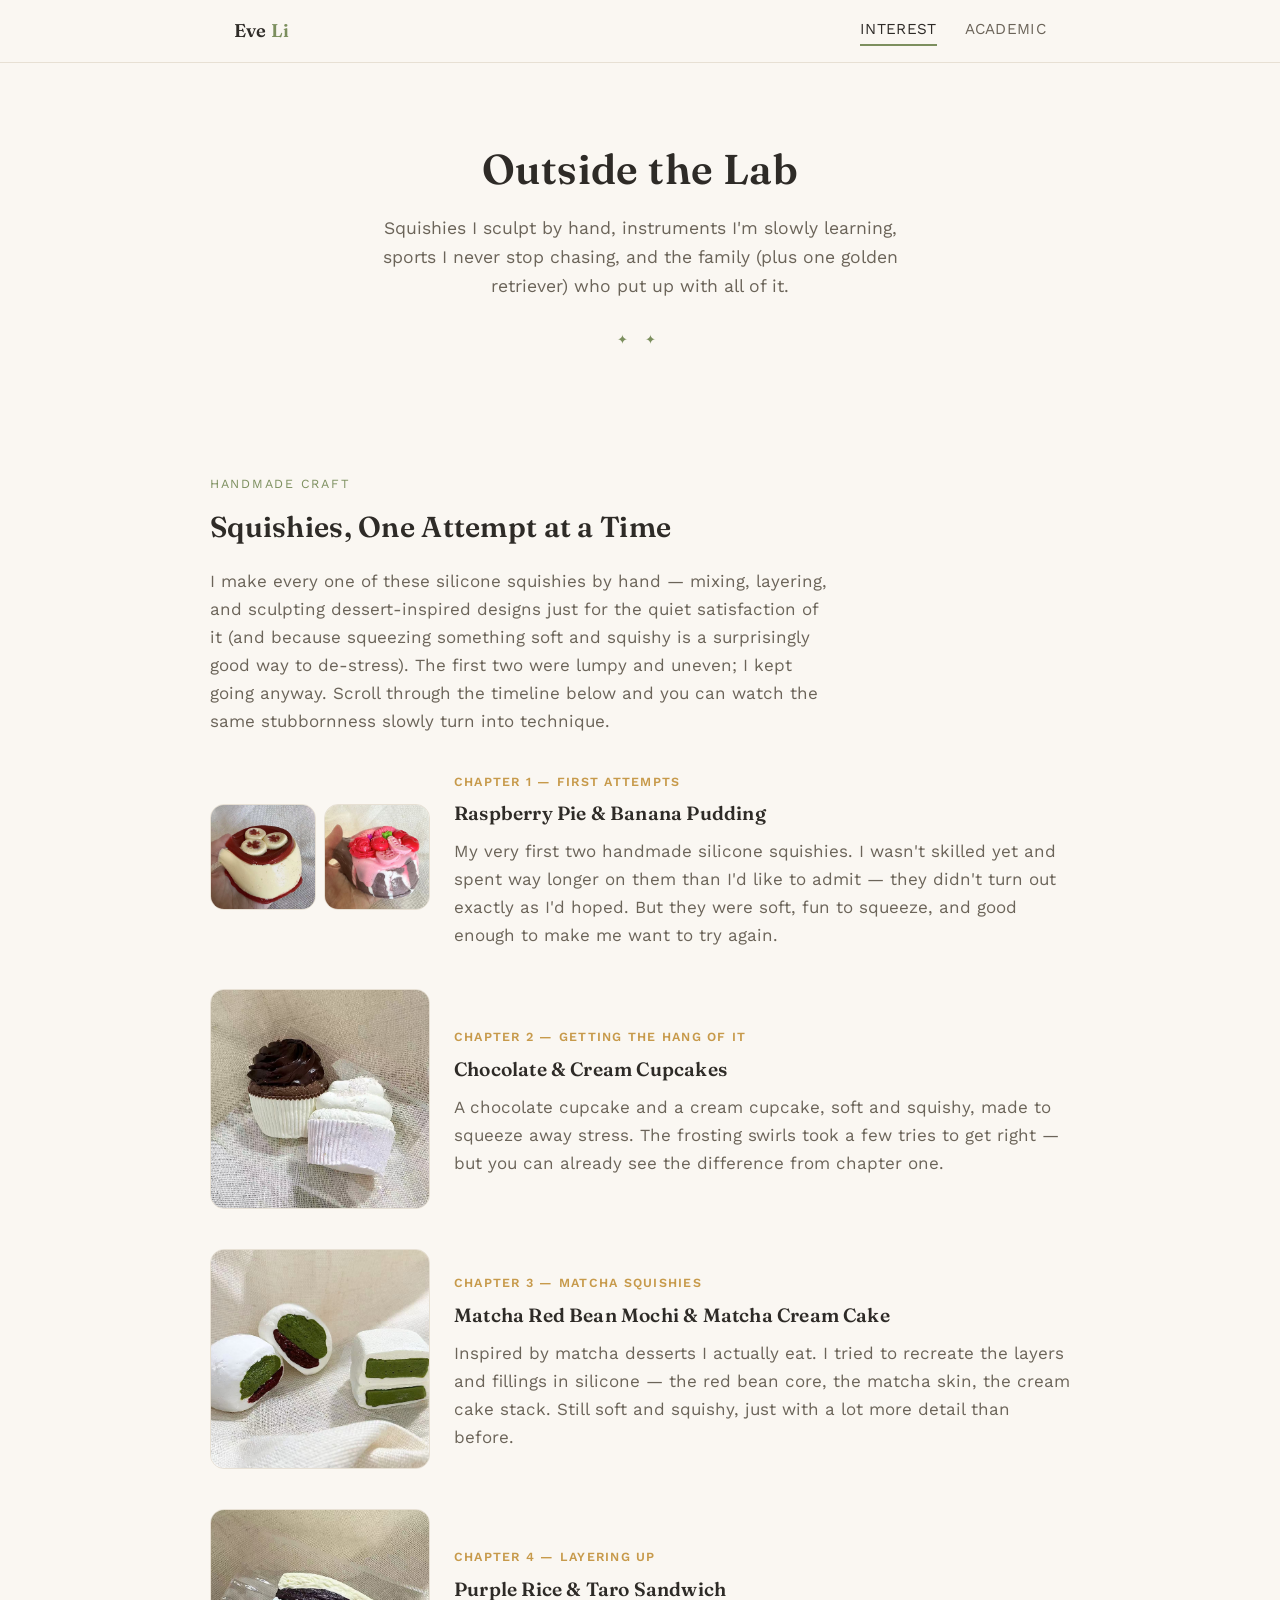
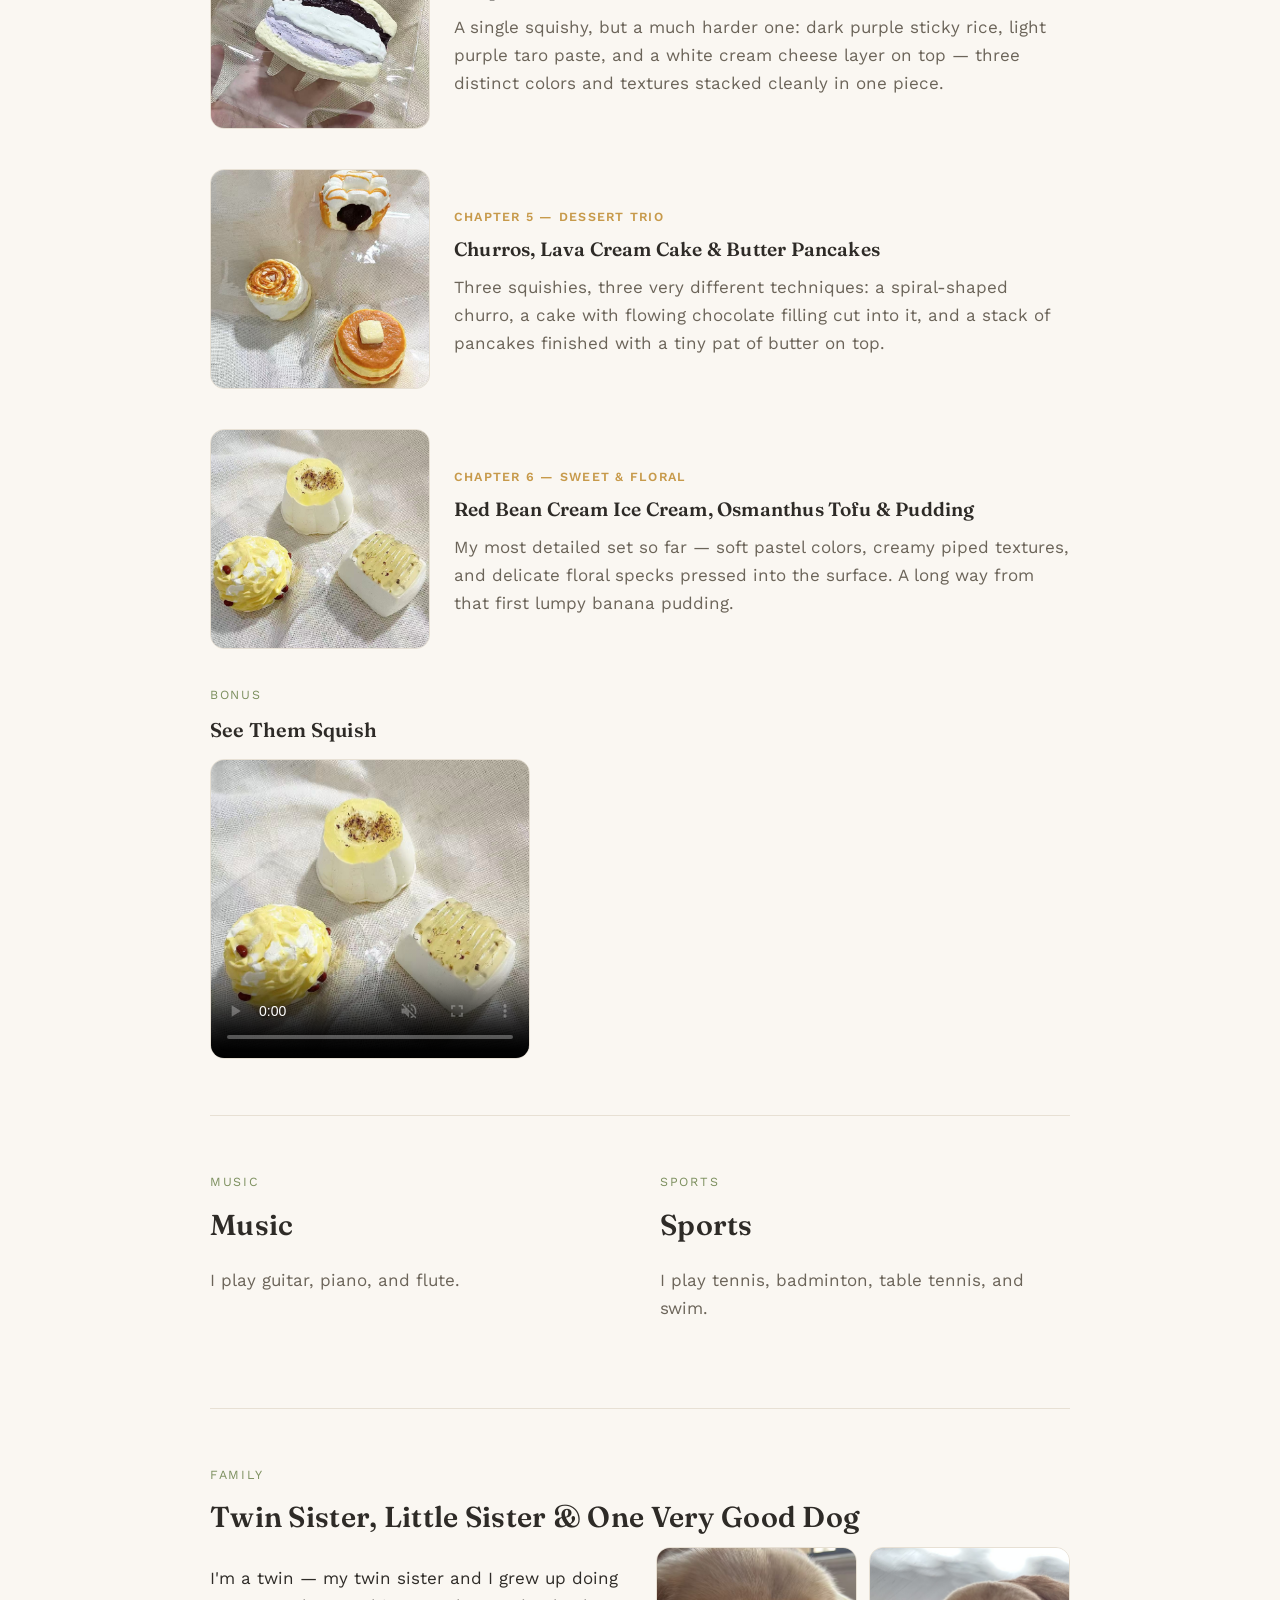
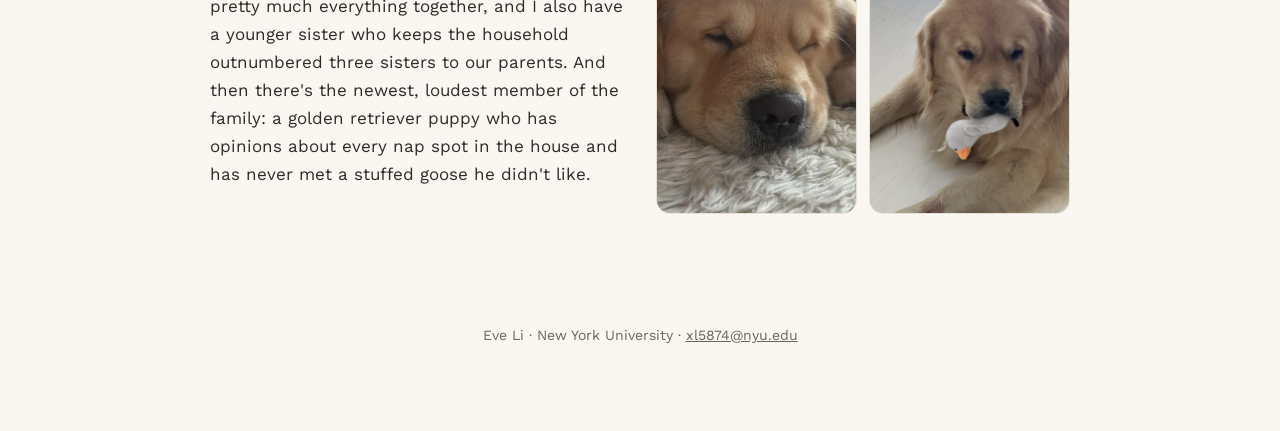
==== interest.html @ 81f491f6 "Personal website: Interest and Academic sections" ====
<!doctype html>
<html lang="en">
<head>
<meta charset="utf-8" />
<meta name="viewport" content="width=device-width, initial-scale=1" />
<title>Interest — Eve Li</title>
<meta name="description" content="Handmade squishies, music, sports, and family — the life of Eve Li outside the lab." />
<link rel="preconnect" href="https://fonts.googleapis.com">
<link rel="preconnect" href="https://fonts.gstatic.com" crossorigin>
<link href="https://fonts.googleapis.com/css2?family=Fraunces:wght@500;600;700&family=Work+Sans:wght@400;500;600&display=swap" rel="stylesheet">
<link rel="stylesheet" href="css/style.css" />
</head>
<body>

<header class="site-nav">
  <div class="wrap">
    <div class="brand">Eve <span>Li</span></div>
    <nav>
      <a href="interest.html" class="active">Interest</a>
      <a href="academic.html">Academic</a>
    </nav>
  </div>
</header>

<main>
  <section class="hero wrap">
    <h1>Outside the Lab</h1>
    <p class="tagline">
      Squishies I sculpt by hand, instruments I'm slowly learning, sports I never stop
      chasing, and the family (plus one golden retriever) who put up with all of it.
    </p>
    <div class="diamond-rule">✦ ✦</div>
  </section>

  <!-- ================= SQUISHIES ================= -->
  <section class="block wrap" id="squishies">
    <span class="eyebrow">Handmade Craft</span>
    <h2>Squishies, One Attempt at a Time</h2>
    <p class="intro">
      I make every one of these silicone squishies by hand — mixing, layering, and
      sculpting dessert-inspired designs just for the quiet satisfaction of it (and because
      squeezing something soft and squishy is a surprisingly good way to de-stress).
      The first two were lumpy and uneven; I kept going anyway. Scroll through the timeline
      below and you can watch the same stubbornness slowly turn into technique.
    </p>

    <div class="squishy-timeline">

      <!-- Chapter 1: First attempts, 2 photos -->
      <div class="squishy-entry">
        <div style="display:grid; grid-template-columns:1fr 1fr; gap:8px;">
          <div class="media"><img src="assets/squishies/01-banana-pudding.jpg" alt="My first handmade squishy, a banana pudding, slightly uneven" loading="lazy"></div>
          <div class="media"><img src="assets/squishies/02-raspberry-pie.jpg" alt="My first handmade squishy, a raspberry pie" loading="lazy"></div>
        </div>
        <div>
          <span class="stage">Chapter 1 — First Attempts</span>
          <h3>Raspberry Pie &amp; Banana Pudding</h3>
          <p>
            My very first two handmade silicone squishies. I wasn't skilled yet and spent
            way longer on them than I'd like to admit — they didn't turn out exactly as I'd
            hoped. But they were soft, fun to squeeze, and good enough to make me want to
            try again.
          </p>
        </div>
      </div>

      <!-- Chapter 2 -->
      <div class="squishy-entry">
        <div class="media"><img src="assets/squishies/03-choc-cream-cupcakes.jpg" alt="Handmade chocolate and cream cupcake squishies" loading="lazy"></div>
        <div>
          <span class="stage">Chapter 2 — Getting the Hang of It</span>
          <h3>Chocolate &amp; Cream Cupcakes</h3>
          <p>
            A chocolate cupcake and a cream cupcake, soft and squishy, made to squeeze away
            stress. The frosting swirls took a few tries to get right — but you can already
            see the difference from chapter one.
          </p>
        </div>
      </div>

      <!-- Chapter 3 -->
      <div class="squishy-entry">
        <div class="media"><img src="assets/squishies/04-matcha.jpg" alt="Handmade matcha red bean mochi and matcha cream cake squishies" loading="lazy"></div>
        <div>
          <span class="stage">Chapter 3 — Matcha Squishies</span>
          <h3>Matcha Red Bean Mochi &amp; Matcha Cream Cake</h3>
          <p>
            Inspired by matcha desserts I actually eat. I tried to recreate the layers and
            fillings in silicone — the red bean core, the matcha skin, the cream cake
            stack. Still soft and squishy, just with a lot more detail than before.
          </p>
        </div>
      </div>

      <!-- Chapter 4 -->
      <div class="squishy-entry">
        <div class="media"><img src="assets/squishies/05-purple-taro-sandwich.jpg" alt="Handmade purple sticky rice, taro paste, and cream cheese sandwich squishy" loading="lazy"></div>
        <div>
          <span class="stage">Chapter 4 — Layering Up</span>
          <h3>Purple Rice &amp; Taro Sandwich</h3>
          <p>
            A single squishy, but a much harder one: dark purple sticky rice, light purple
            taro paste, and a white cream cheese layer on top — three distinct colors and
            textures stacked cleanly in one piece.
          </p>
        </div>
      </div>

      <!-- Chapter 5 -->
      <div class="squishy-entry">
        <div class="media"><img src="assets/squishies/06-dessert-trio.jpg" alt="Handmade churro, lava cream cake, and butter pancake squishies" loading="lazy"></div>
        <div>
          <span class="stage">Chapter 5 — Dessert Trio</span>
          <h3>Churros, Lava Cream Cake &amp; Butter Pancakes</h3>
          <p>
            Three squishies, three very different techniques: a spiral-shaped churro, a
            cake with flowing chocolate filling cut into it, and a stack of pancakes
            finished with a tiny pat of butter on top.
          </p>
        </div>
      </div>

      <!-- Chapter 6 -->
      <div class="squishy-entry">
        <div class="media"><img src="assets/squishies/07-floral-trio.jpg" alt="Handmade red bean cream ice cream, osmanthus milk tofu, and osmanthus pudding squishies" loading="lazy"></div>
        <div>
          <span class="stage">Chapter 6 — Sweet &amp; Floral</span>
          <h3>Red Bean Cream Ice Cream, Osmanthus Tofu &amp; Pudding</h3>
          <p>
            My most detailed set so far — soft pastel colors, creamy piped textures, and
            delicate floral specks pressed into the surface. A long way from that first
            lumpy banana pudding.
          </p>
        </div>
      </div>

    </div>

    <div style="margin-top:36px;">
      <span class="eyebrow">Bonus</span>
      <h3 style="margin:6px 0 12px;">See Them Squish</h3>
      <div class="media" style="max-width:320px; border-radius:14px; overflow:hidden; border:1px solid var(--line);">
        <video src="assets/squishies/squeeze-demo.mp4" controls muted playsinline poster="assets/squishies/07-floral-trio.jpg"></video>
      </div>
    </div>
  </section>

  <!-- ================= MUSIC + SPORTS ================= -->
  <section class="block wrap" id="music-sports">
    <div class="interest-cols">
      <div>
        <span class="eyebrow">Music</span>
        <h2>Music</h2>
        <p class="intro">I play guitar, piano, and flute.</p>
      </div>
      <div>
        <span class="eyebrow">Sports</span>
        <h2>Sports</h2>
        <p class="intro">I play tennis, badminton, table tennis, and swim.</p>
      </div>
    </div>
  </section>

  <!-- ================= FAMILY ================= -->
  <section class="block wrap" id="family">
    <span class="eyebrow">Family</span>
    <h2>Twin Sister, Little Sister &amp; One Very Good Dog</h2>
    <div class="family-wrap">
      <div class="family-text">
        <p>
          I'm a twin — my twin sister and I grew up doing pretty much everything together,
          and I also have a younger sister who keeps the household outnumbered three sisters
          to our parents. And then there's the newest, loudest member of the family: a
          golden retriever puppy who has opinions about every nap spot in the house and has
          never met a stuffed goose he didn't like.
        </p>
      </div>
      <div class="dog-gallery">
        <div class="media"><img src="assets/dog/sleepy.jpg" alt="My golden retriever puppy asleep" loading="lazy"></div>
        <div class="media"><img src="assets/dog/goose-toy.jpg" alt="My golden retriever puppy holding a stuffed goose toy" loading="lazy"></div>
      </div>
    </div>
  </section>
</main>

<footer>
  <div class="wrap">
    <p>Eve Li · New York University · <a href="mailto:xl5874@nyu.edu">xl5874@nyu.edu</a></p>
  </div>
</footer>

</body>
</html>
---- css/style.css ----
:root {
  --bg: #faf7f2;
  --bg-card: #ffffff;
  --ink: #2e2b27;
  --ink-soft: #6b6459;
  --line: #e7e0d4;
  --accent: #7c8f5e;       /* matcha */
  --accent-soft: #e4ebdc;
  --accent-rose: #c98b8f;  /* soft berry accent */
  --accent-gold: #c79a4b;  /* warm cupcake accent */
  --max: 860px;
  --radius: 14px;
}

* { box-sizing: border-box; }

html { scroll-behavior: smooth; }

body {
  margin: 0;
  background: var(--bg);
  color: var(--ink);
  font-family: "Work Sans", -apple-system, BlinkMacSystemFont, "Segoe UI", sans-serif;
  font-size: 17px;
  line-height: 1.65;
  -webkit-font-smoothing: antialiased;
}

h1, h2, h3, .brand {
  font-family: "Fraunces", Georgia, "Times New Roman", serif;
  font-weight: 600;
  letter-spacing: 0.01em;
}

a { color: var(--accent); text-decoration: none; }
a:hover { text-decoration: underline; }

img, video { max-width: 100%; display: block; }

.wrap {
  max-width: var(--max);
  margin: 0 auto;
  padding: 0 24px;
}

/* ---- Nav ---- */
.site-nav {
  position: sticky;
  top: 0;
  z-index: 10;
  background: rgba(250, 247, 242, 0.92);
  backdrop-filter: saturate(140%) blur(6px);
  border-bottom: 1px solid var(--line);
}

.site-nav .wrap {
  display: flex;
  align-items: center;
  justify-content: space-between;
  padding-top: 16px;
  padding-bottom: 16px;
}

.brand {
  font-size: 1.15rem;
  color: var(--ink);
}

.brand span { color: var(--accent); }

.site-nav nav { display: flex; gap: 28px; }

.site-nav nav a {
  color: var(--ink-soft);
  font-size: 0.95rem;
  letter-spacing: 0.02em;
  text-transform: uppercase;
  padding-bottom: 2px;
  border-bottom: 2px solid transparent;
}

.site-nav nav a:hover,
.site-nav nav a.active {
  color: var(--ink);
  border-bottom-color: var(--accent);
  text-decoration: none;
}

/* ---- Hero ---- */
.hero {
  padding: 72px 0 40px;
  text-align: center;
}

.hero h1 {
  font-size: 2.6rem;
  margin: 0 0 10px;
}

.hero .tagline {
  color: var(--ink-soft);
  font-size: 1.1rem;
  max-width: 560px;
  margin: 0 auto 28px;
}

.diamond-rule {
  color: var(--accent);
  letter-spacing: 0.5em;
  font-size: 0.8rem;
  margin: 28px 0;
  text-align: center;
}

/* ---- Landing nav cards (index.html) ---- */
.portal-cards {
  display: grid;
  grid-template-columns: 1fr 1fr;
  gap: 20px;
  margin: 40px 0 72px;
}

.portal-card {
  background: var(--bg-card);
  border: 1px solid var(--line);
  border-radius: var(--radius);
  padding: 36px 28px;
  text-align: center;
  transition: transform 0.18s ease, box-shadow 0.18s ease, border-color 0.18s ease;
}

.portal-card:hover {
  transform: translateY(-3px);
  box-shadow: 0 10px 30px rgba(44, 40, 30, 0.08);
  border-color: var(--accent);
}

.portal-card .icon { font-size: 2rem; margin-bottom: 12px; }
.portal-card h2 { margin: 0 0 8px; font-size: 1.4rem; }
.portal-card p { color: var(--ink-soft); margin: 0 0 18px; font-size: 0.96rem; }
.portal-card a.btn { display: inline-block; }

.btn {
  display: inline-block;
  padding: 9px 20px;
  border-radius: 999px;
  border: 1px solid var(--accent);
  color: var(--accent);
  font-size: 0.9rem;
  letter-spacing: 0.02em;
}

.btn:hover {
  background: var(--accent);
  color: #fff;
  text-decoration: none;
}

/* ---- Sections ---- */
section.block {
  padding: 56px 0;
  border-bottom: 1px solid var(--line);
}

section.block:last-of-type { border-bottom: none; }

.eyebrow {
  text-transform: uppercase;
  letter-spacing: 0.14em;
  font-size: 0.78rem;
  color: var(--accent);
  margin-bottom: 8px;
  display: block;
}

.block h2 {
  font-size: 1.8rem;
  margin: 0 0 6px;
}

.block .intro {
  color: var(--ink-soft);
  max-width: 620px;
  margin-bottom: 30px;
}

/* ---- Squishy gallery ---- */
.squishy-timeline {
  display: flex;
  flex-direction: column;
  gap: 40px;
}

.squishy-entry {
  display: grid;
  grid-template-columns: 220px 1fr;
  gap: 24px;
  align-items: center;
}

.squishy-entry .media {
  border-radius: var(--radius);
  overflow: hidden;
  border: 1px solid var(--line);
  background: #fff;
}

.squishy-entry .media img,
.squishy-entry .media video {
  width: 100%;
  height: 100%;
  object-fit: cover;
  aspect-ratio: 1 / 1;
}

.squishy-entry .stage {
  font-size: 0.78rem;
  text-transform: uppercase;
  letter-spacing: 0.1em;
  color: var(--accent-gold);
  font-weight: 600;
}

.squishy-entry h3 { margin: 4px 0 8px; font-size: 1.2rem; }
.squishy-entry p { margin: 0; color: var(--ink-soft); }

.squishy-grid-extra {
  display: grid;
  grid-template-columns: repeat(3, 1fr);
  gap: 14px;
  margin-top: 10px;
}

.squishy-grid-extra .media {
  border-radius: 10px;
  overflow: hidden;
  border: 1px solid var(--line);
}

.squishy-grid-extra img {
  aspect-ratio: 1 / 1;
  object-fit: cover;
}

/* ---- Generic two-col grid (music/sports) ---- */
.pill-grid {
  display: flex;
  flex-wrap: wrap;
  gap: 12px;
}

.pill {
  background: var(--accent-soft);
  color: var(--ink);
  border-radius: 999px;
  padding: 10px 18px;
  font-size: 0.95rem;
  display: flex;
  align-items: center;
  gap: 8px;
}

.interest-cols {
  display: grid;
  grid-template-columns: 1fr 1fr;
  gap: 40px;
}

/* ---- Family / dog ---- */
.family-wrap {
  display: grid;
  grid-template-columns: 1fr 1fr;
  gap: 32px;
  align-items: start;
}

.dog-gallery {
  display: grid;
  grid-template-columns: 1fr 1fr;
  gap: 12px;
}

.dog-gallery .media {
  border-radius: var(--radius);
  overflow: hidden;
  border: 1px solid var(--line);
}

.dog-gallery img { aspect-ratio: 3/4; object-fit: cover; }

.family-text h3 { margin-top: 0; }

/* ---- Academic page ---- */
.about-grid {
  display: grid;
  grid-template-columns: 1fr;
  gap: 8px;
}

.fact-row {
  display: flex;
  flex-wrap: wrap;
  gap: 10px;
  margin-top: 18px;
}

.fact {
  border: 1px solid var(--line);
  background: var(--bg-card);
  border-radius: 10px;
  padding: 10px 16px;
  font-size: 0.92rem;
  color: var(--ink-soft);
}

.fact strong { color: var(--ink); }

.timeline-item {
  display: grid;
  grid-template-columns: 170px 1fr;
  gap: 20px;
  padding: 18px 0;
  border-top: 1px solid var(--line);
}

.timeline-item:first-of-type { border-top: none; }

.timeline-item .when {
  color: var(--ink-soft);
  font-size: 0.86rem;
  letter-spacing: 0.02em;
}

.timeline-item h3 { margin: 0 0 4px; font-size: 1.08rem; }
.timeline-item .org { color: var(--accent); font-size: 0.92rem; margin-bottom: 8px; display: block; }
.timeline-item p { margin: 0; color: var(--ink-soft); font-size: 0.95rem; }

.pub-list { display: flex; flex-direction: column; gap: 22px; }

.pub-item {
  border: 1px solid var(--line);
  background: var(--bg-card);
  border-radius: var(--radius);
  padding: 20px 22px;
}

.pub-item .status {
  display: inline-block;
  font-size: 0.72rem;
  text-transform: uppercase;
  letter-spacing: 0.08em;
  background: var(--accent-soft);
  color: var(--accent);
  padding: 3px 10px;
  border-radius: 999px;
  margin-bottom: 10px;
}

.pub-item h3 { margin: 0 0 6px; font-size: 1.1rem; }
.pub-item .authors { color: var(--ink-soft); font-size: 0.9rem; margin-bottom: 4px; }
.pub-item .venue { color: var(--ink-soft); font-size: 0.88rem; font-style: italic; }
.pub-item .desc { margin-top: 10px; font-size: 0.94rem; color: var(--ink-soft); }

.pub-other {
  margin-top: 26px;
  padding-top: 20px;
  border-top: 1px dashed var(--line);
  color: var(--ink-soft);
  font-size: 0.92rem;
}

.pub-other li { margin-bottom: 6px; }

/* ---- Footer ---- */
footer {
  padding: 40px 0 70px;
  text-align: center;
  color: var(--ink-soft);
  font-size: 0.88rem;
}

footer a { color: var(--ink-soft); text-decoration: underline; }

/* ---- Responsive ---- */
@media (max-width: 720px) {
  .portal-cards,
  .interest-cols,
  .family-wrap { grid-template-columns: 1fr; }

  .squishy-entry { grid-template-columns: 1fr; }
  .squishy-entry .media { aspect-ratio: 4/3; }
  .squishy-entry .media img,
  .squishy-entry .media video { aspect-ratio: 4/3; }

  .squishy-grid-extra { grid-template-columns: repeat(3, 1fr); }

  .timeline-item { grid-template-columns: 1fr; gap: 6px; }

  .site-nav nav { gap: 16px; }
  .hero h1 { font-size: 2rem; }
}
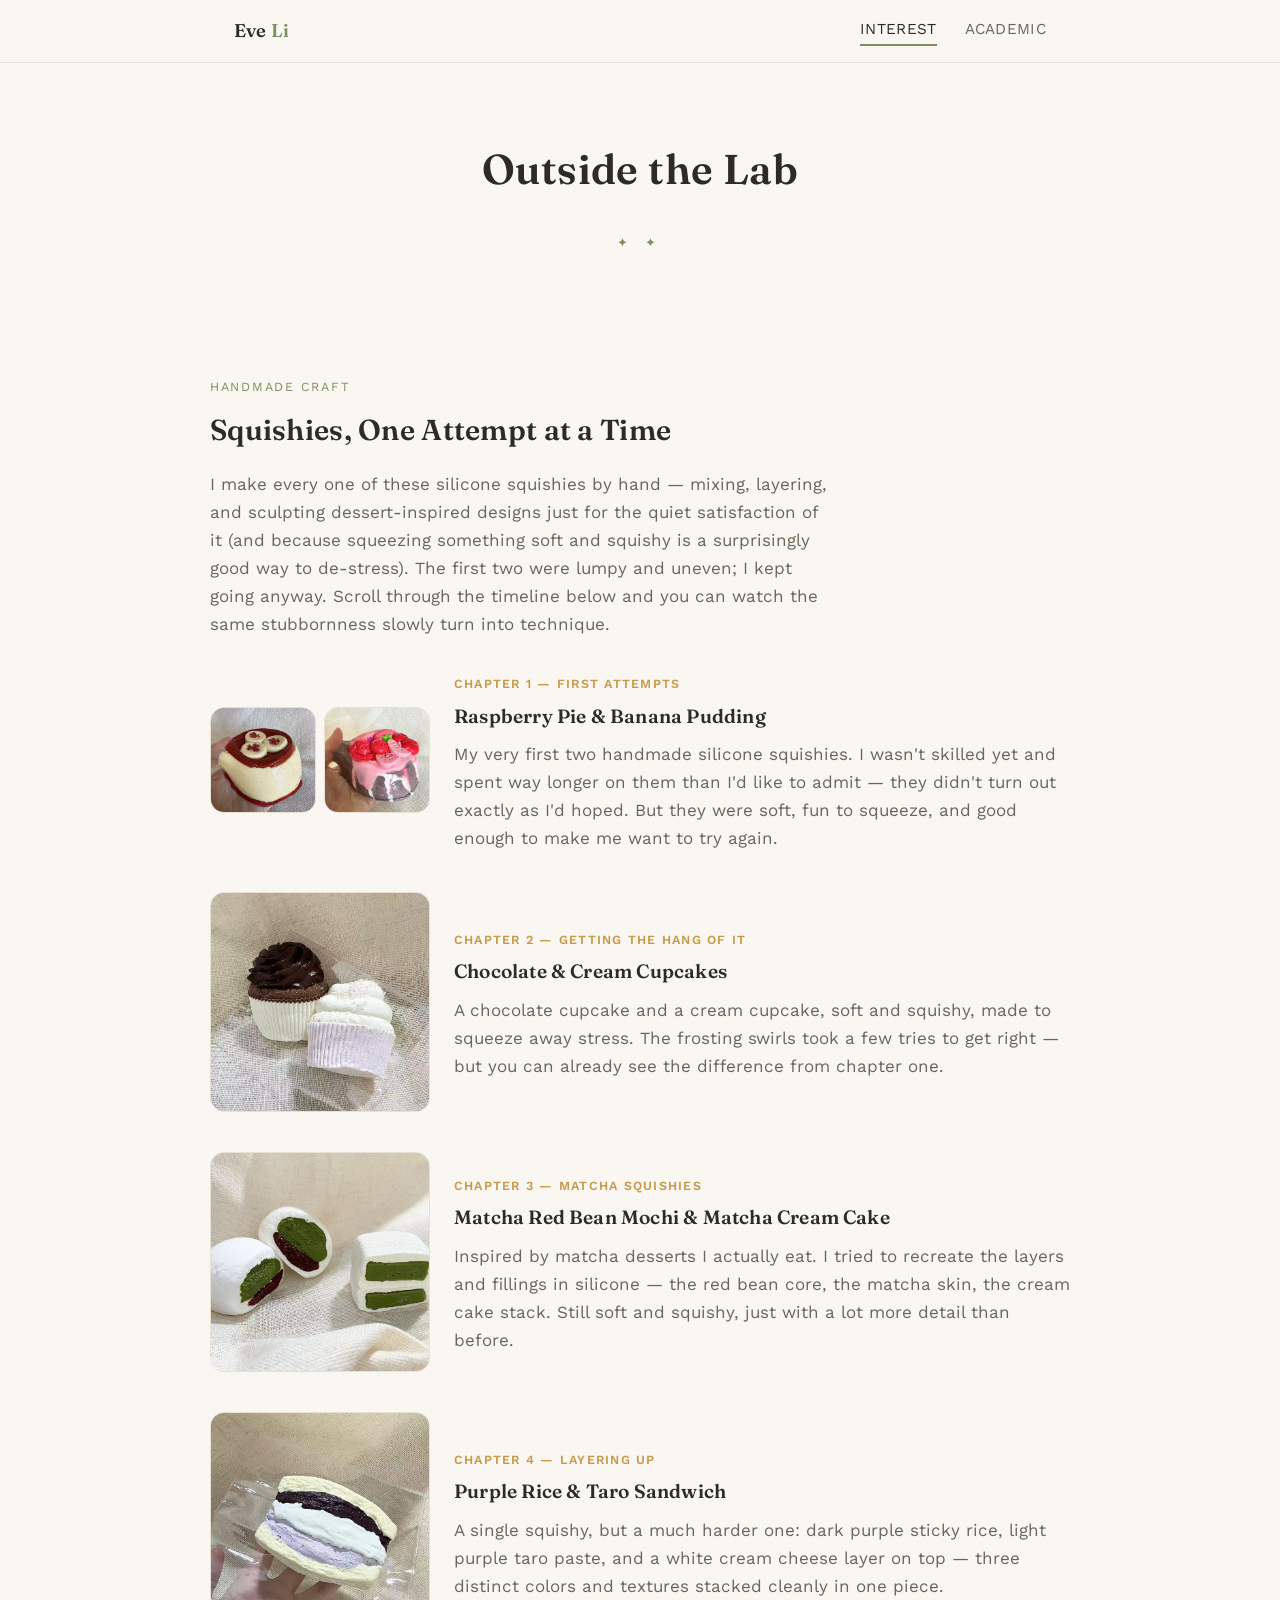
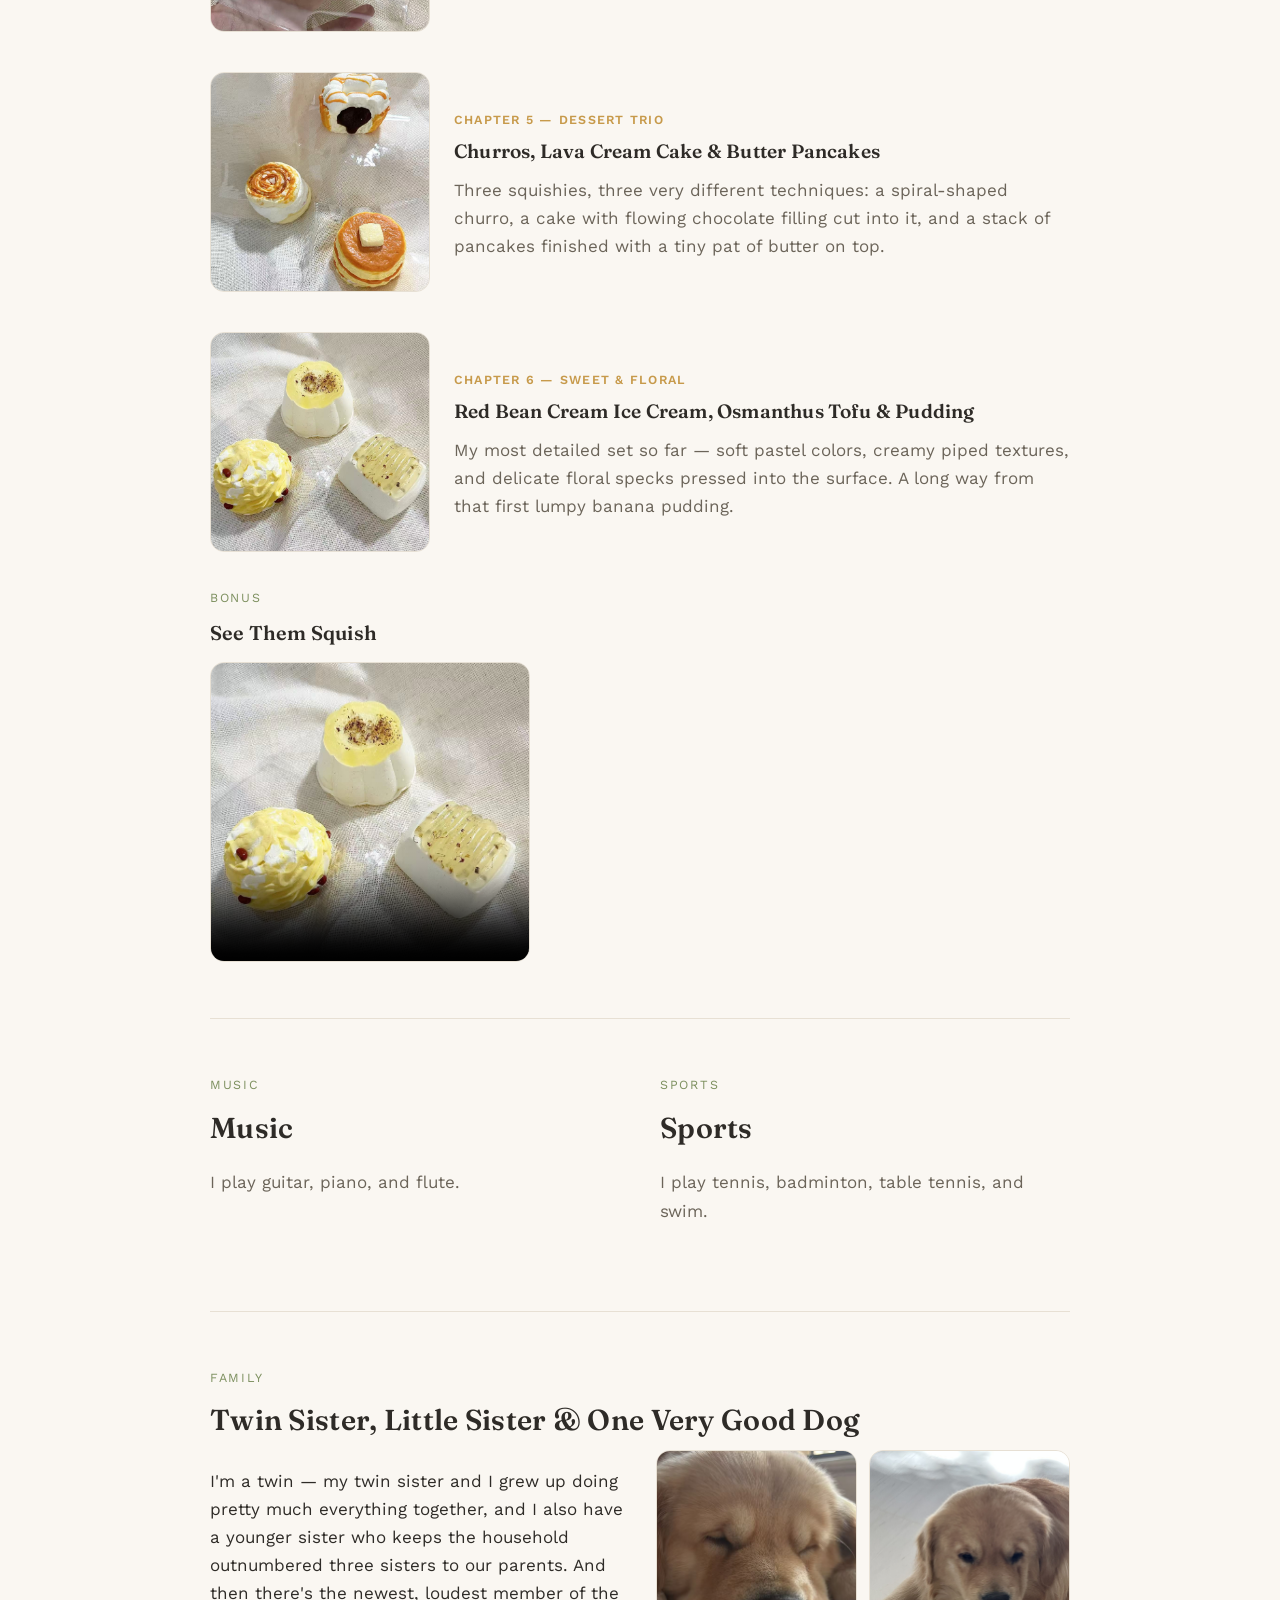
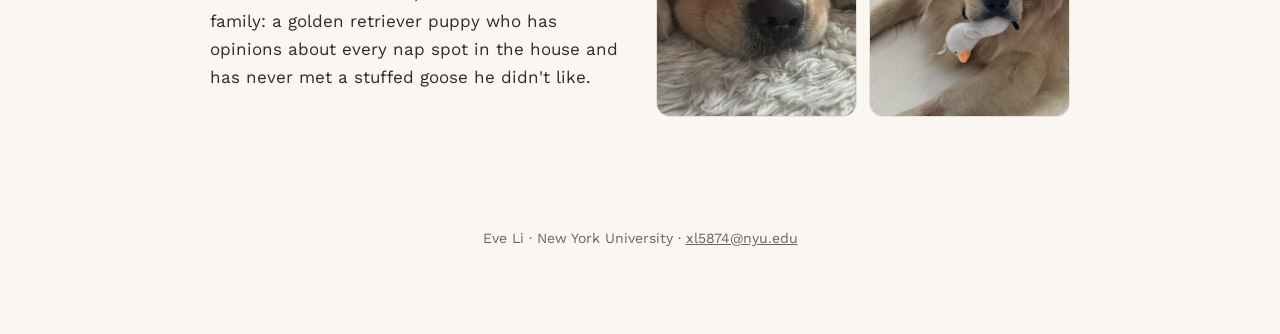
==== commit b8ad63f1: "Remove hero tagline from interest page" ====
--- a/interest.html
+++ b/interest.html
@@ -25,10 +25,6 @@
 <main>
   <section class="hero wrap">
     <h1>Outside the Lab</h1>
-    <p class="tagline">
-      Squishies I sculpt by hand, instruments I'm slowly learning, sports I never stop
-      chasing, and the family (plus one golden retriever) who put up with all of it.
-    </p>
     <div class="diamond-rule">✦ ✦</div>
   </section>
 
--- a/css/style.css
+++ b/css/style.css
@@ -92,6 +92,16 @@
   text-align: center;
 }
 
+.avatar {
+  width: 112px;
+  height: 112px;
+  border-radius: 50%;
+  object-fit: cover;
+  margin: 0 auto 20px;
+  border: 3px solid #fff;
+  box-shadow: 0 4px 18px rgba(44, 40, 30, 0.12);
+}
+
 .hero h1 {
   font-size: 2.6rem;
   margin: 0 0 10px;
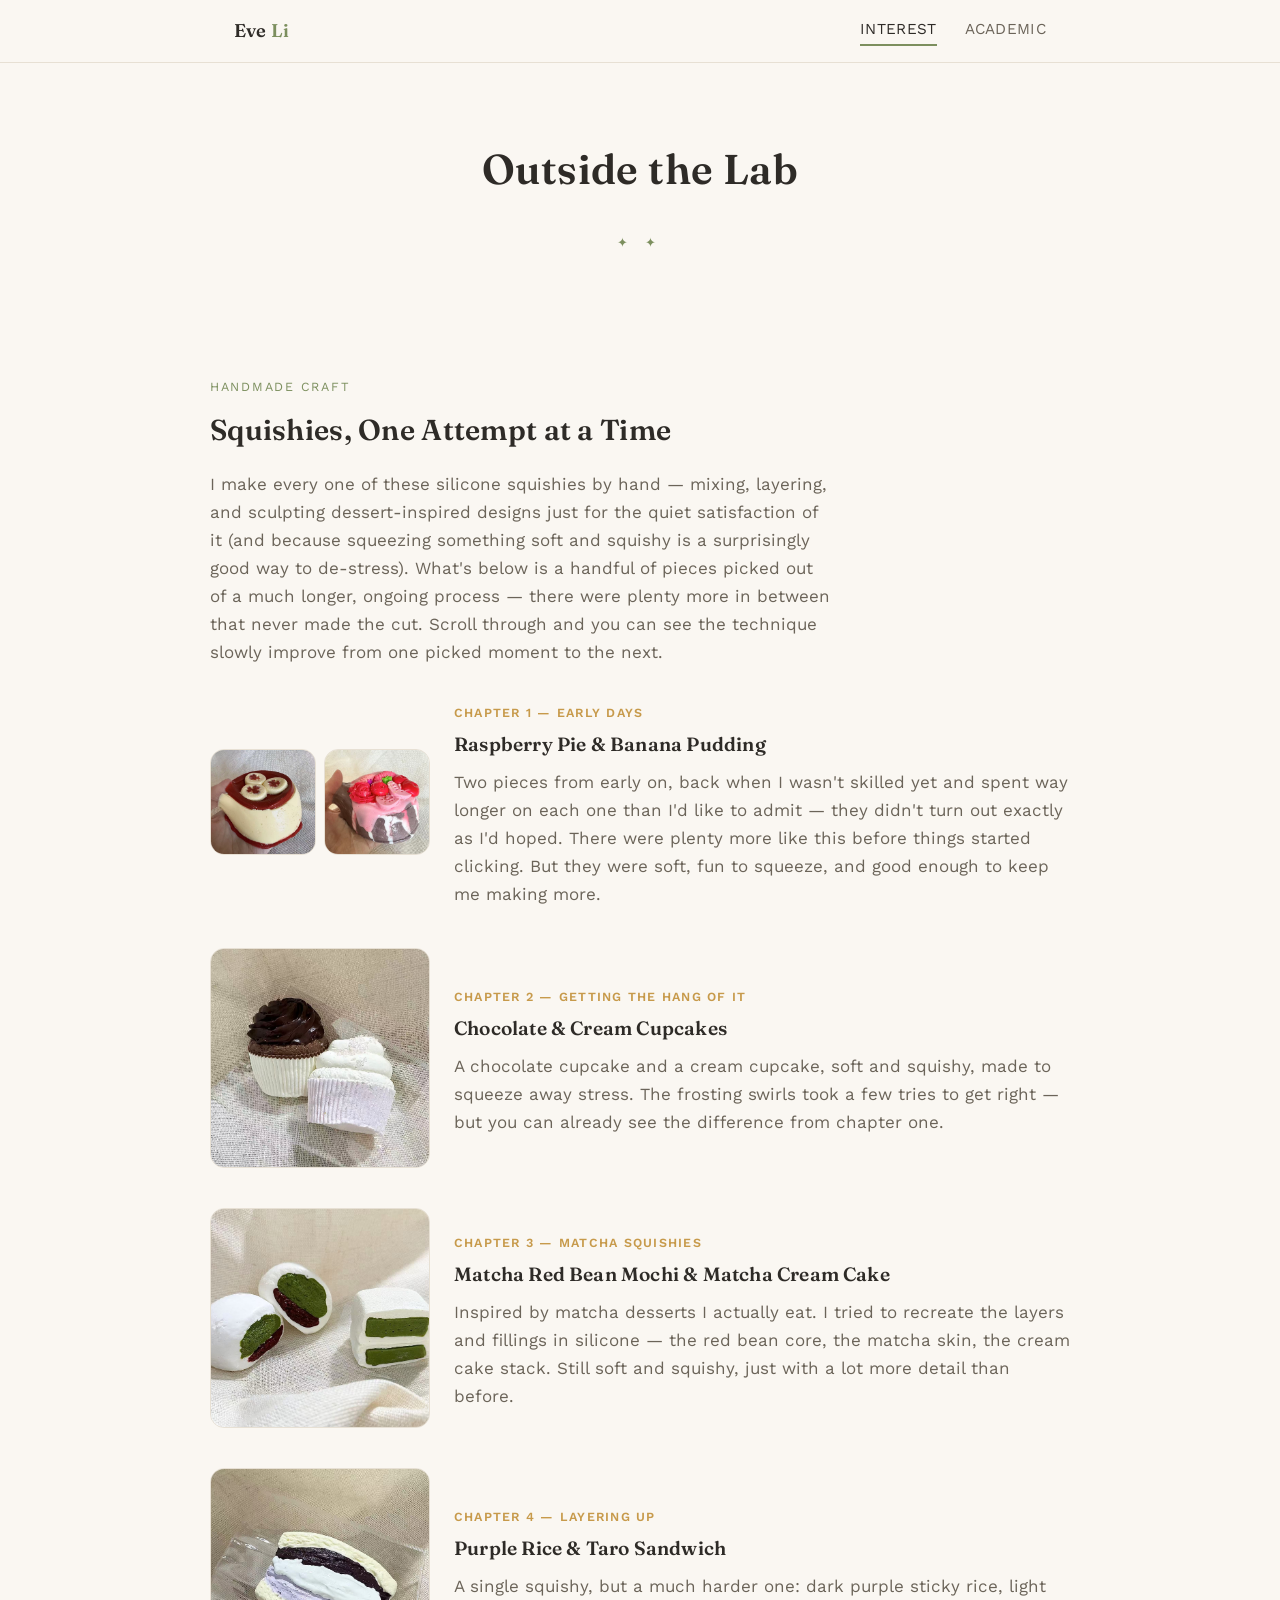
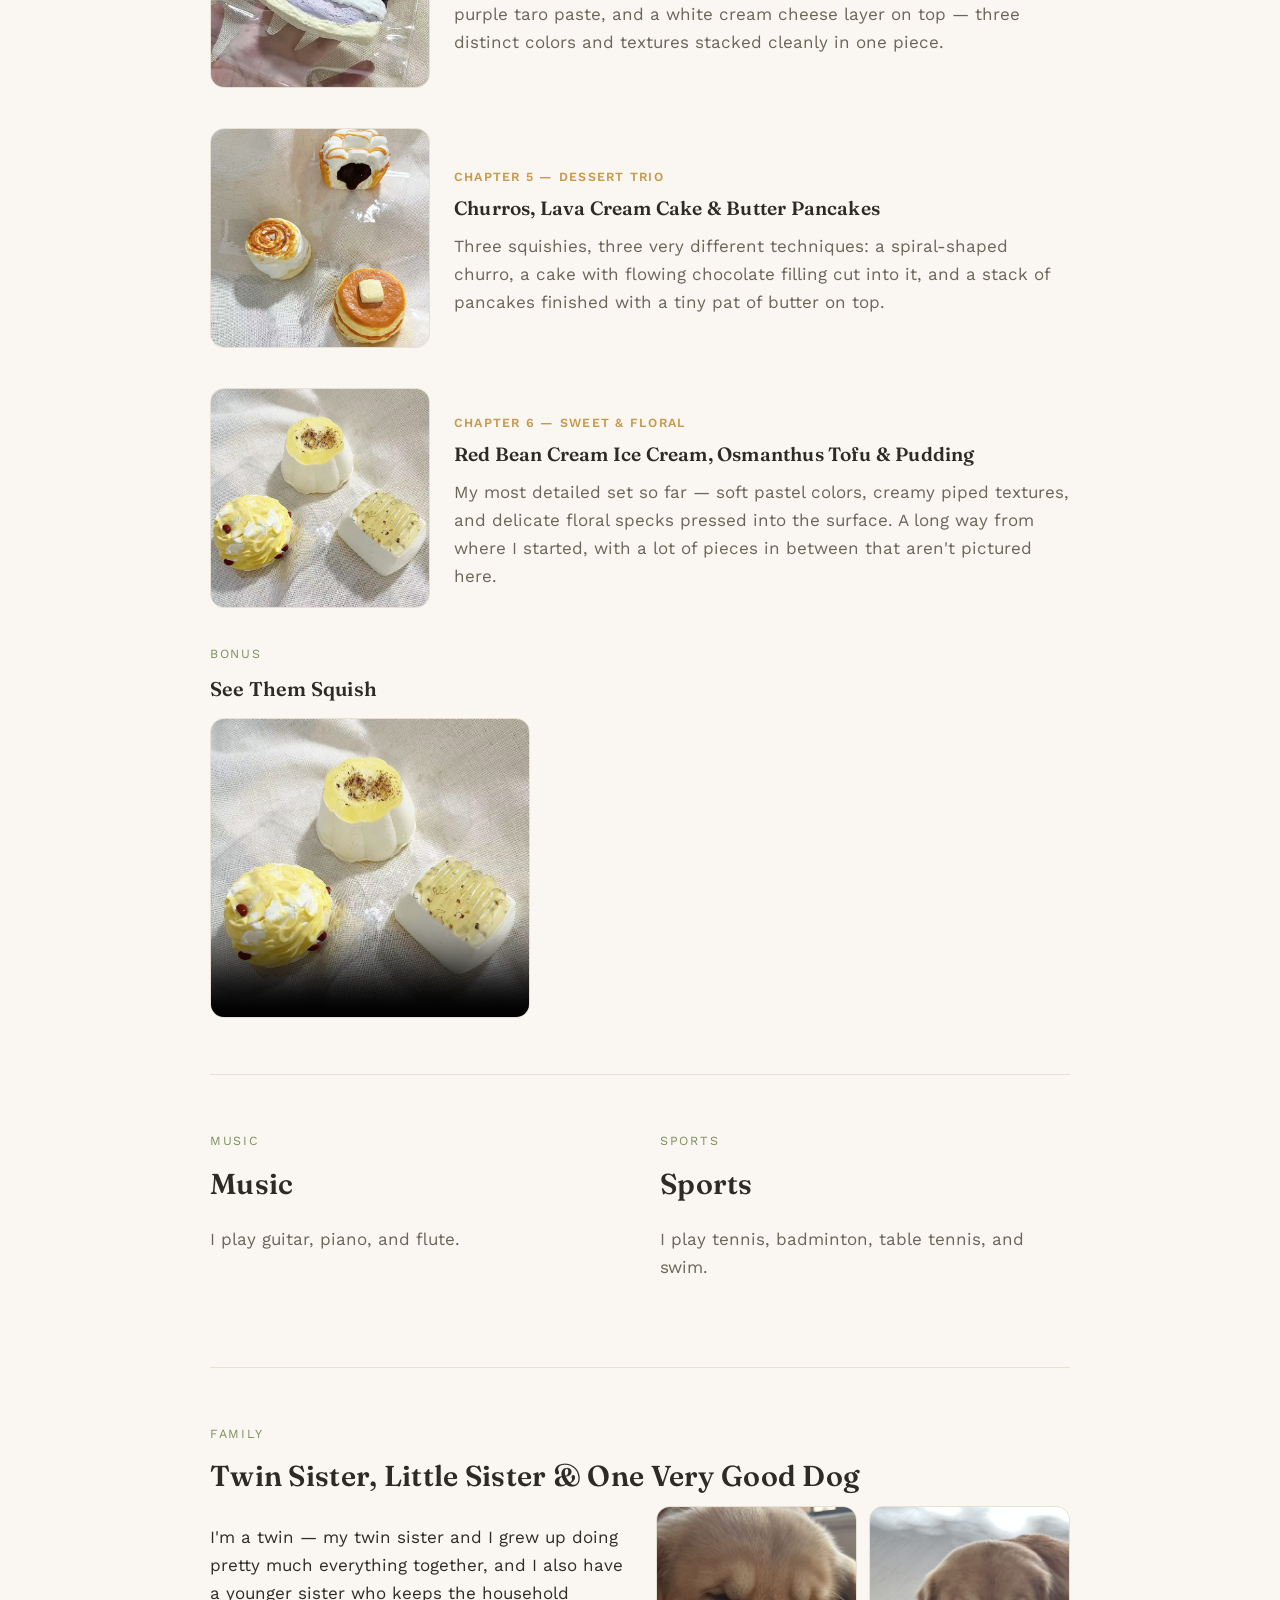
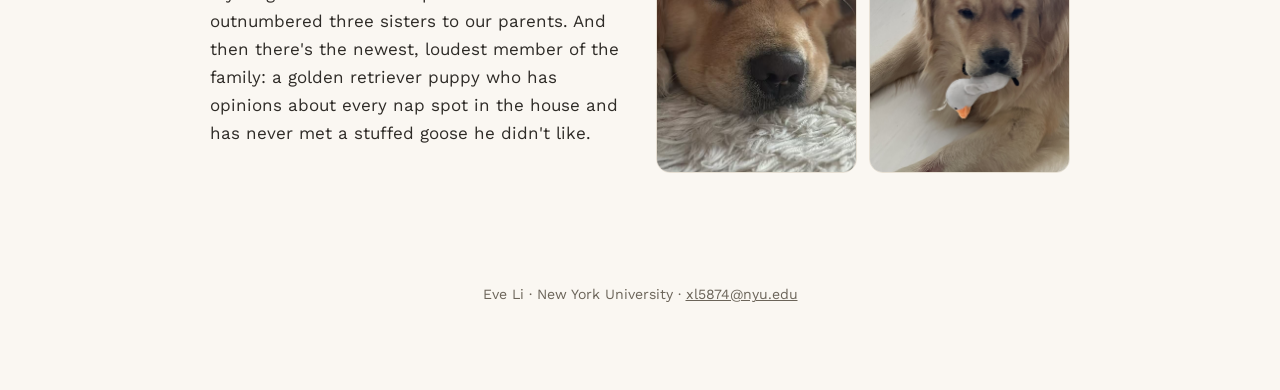
==== commit bb7888f8: "Clarify squishy timeline is a sample, not a literal two-piece start" ====
--- a/interest.html
+++ b/interest.html
@@ -35,9 +35,10 @@
     <p class="intro">
       I make every one of these silicone squishies by hand — mixing, layering, and
       sculpting dessert-inspired designs just for the quiet satisfaction of it (and because
-      squeezing something soft and squishy is a surprisingly good way to de-stress).
-      The first two were lumpy and uneven; I kept going anyway. Scroll through the timeline
-      below and you can watch the same stubbornness slowly turn into technique.
+      squeezing something soft and squishy is a surprisingly good way to de-stress). What's
+      below is a handful of pieces picked out of a much longer, ongoing process — there were
+      plenty more in between that never made the cut. Scroll through and you can see the
+      technique slowly improve from one picked moment to the next.
     </p>
 
     <div class="squishy-timeline">
@@ -49,13 +50,13 @@
           <div class="media"><img src="assets/squishies/02-raspberry-pie.jpg" alt="My first handmade squishy, a raspberry pie" loading="lazy"></div>
         </div>
         <div>
-          <span class="stage">Chapter 1 — First Attempts</span>
+          <span class="stage">Chapter 1 — Early Days</span>
           <h3>Raspberry Pie &amp; Banana Pudding</h3>
           <p>
-            My very first two handmade silicone squishies. I wasn't skilled yet and spent
-            way longer on them than I'd like to admit — they didn't turn out exactly as I'd
-            hoped. But they were soft, fun to squeeze, and good enough to make me want to
-            try again.
+            Two pieces from early on, back when I wasn't skilled yet and spent way longer
+            on each one than I'd like to admit — they didn't turn out exactly as I'd hoped.
+            There were plenty more like this before things started clicking. But they were
+            soft, fun to squeeze, and good enough to keep me making more.
           </p>
         </div>
       </div>
@@ -124,8 +125,8 @@
           <h3>Red Bean Cream Ice Cream, Osmanthus Tofu &amp; Pudding</h3>
           <p>
             My most detailed set so far — soft pastel colors, creamy piped textures, and
-            delicate floral specks pressed into the surface. A long way from that first
-            lumpy banana pudding.
+            delicate floral specks pressed into the surface. A long way from where I
+            started, with a lot of pieces in between that aren't pictured here.
           </p>
         </div>
       </div>
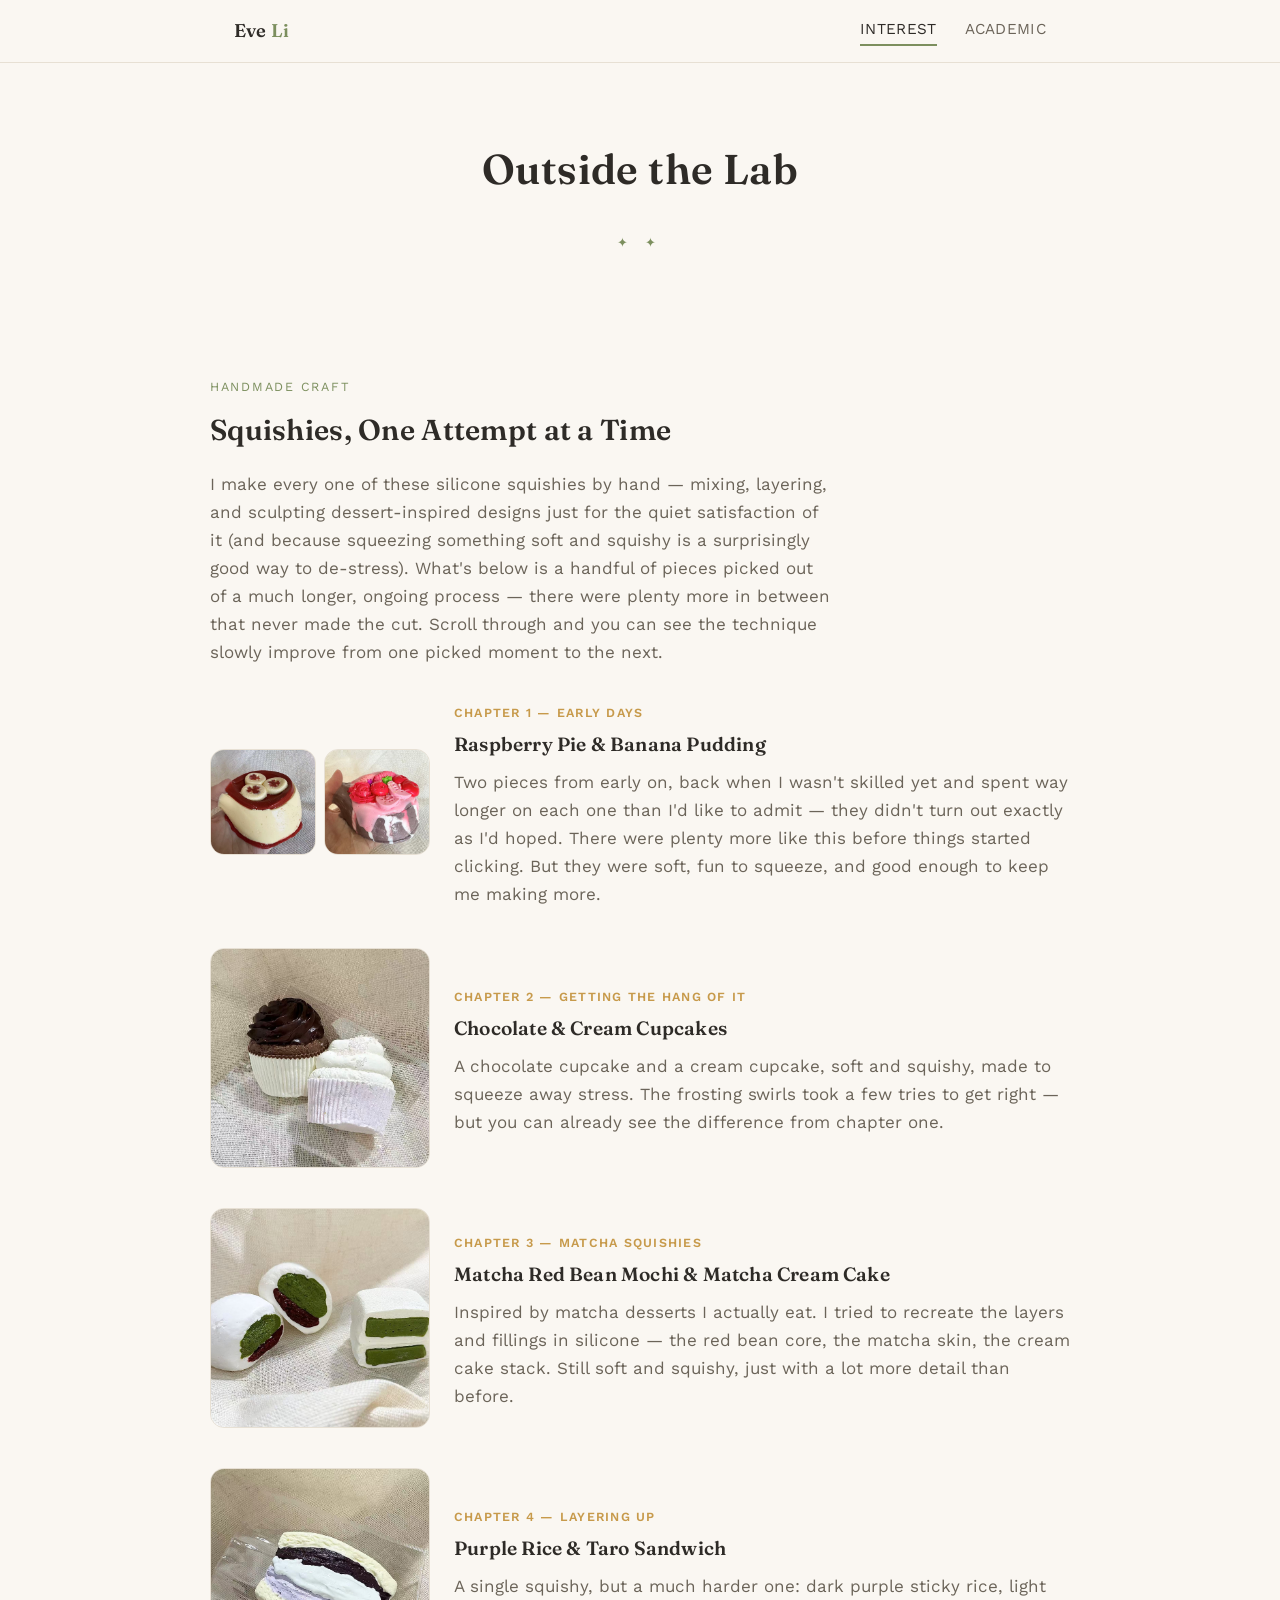
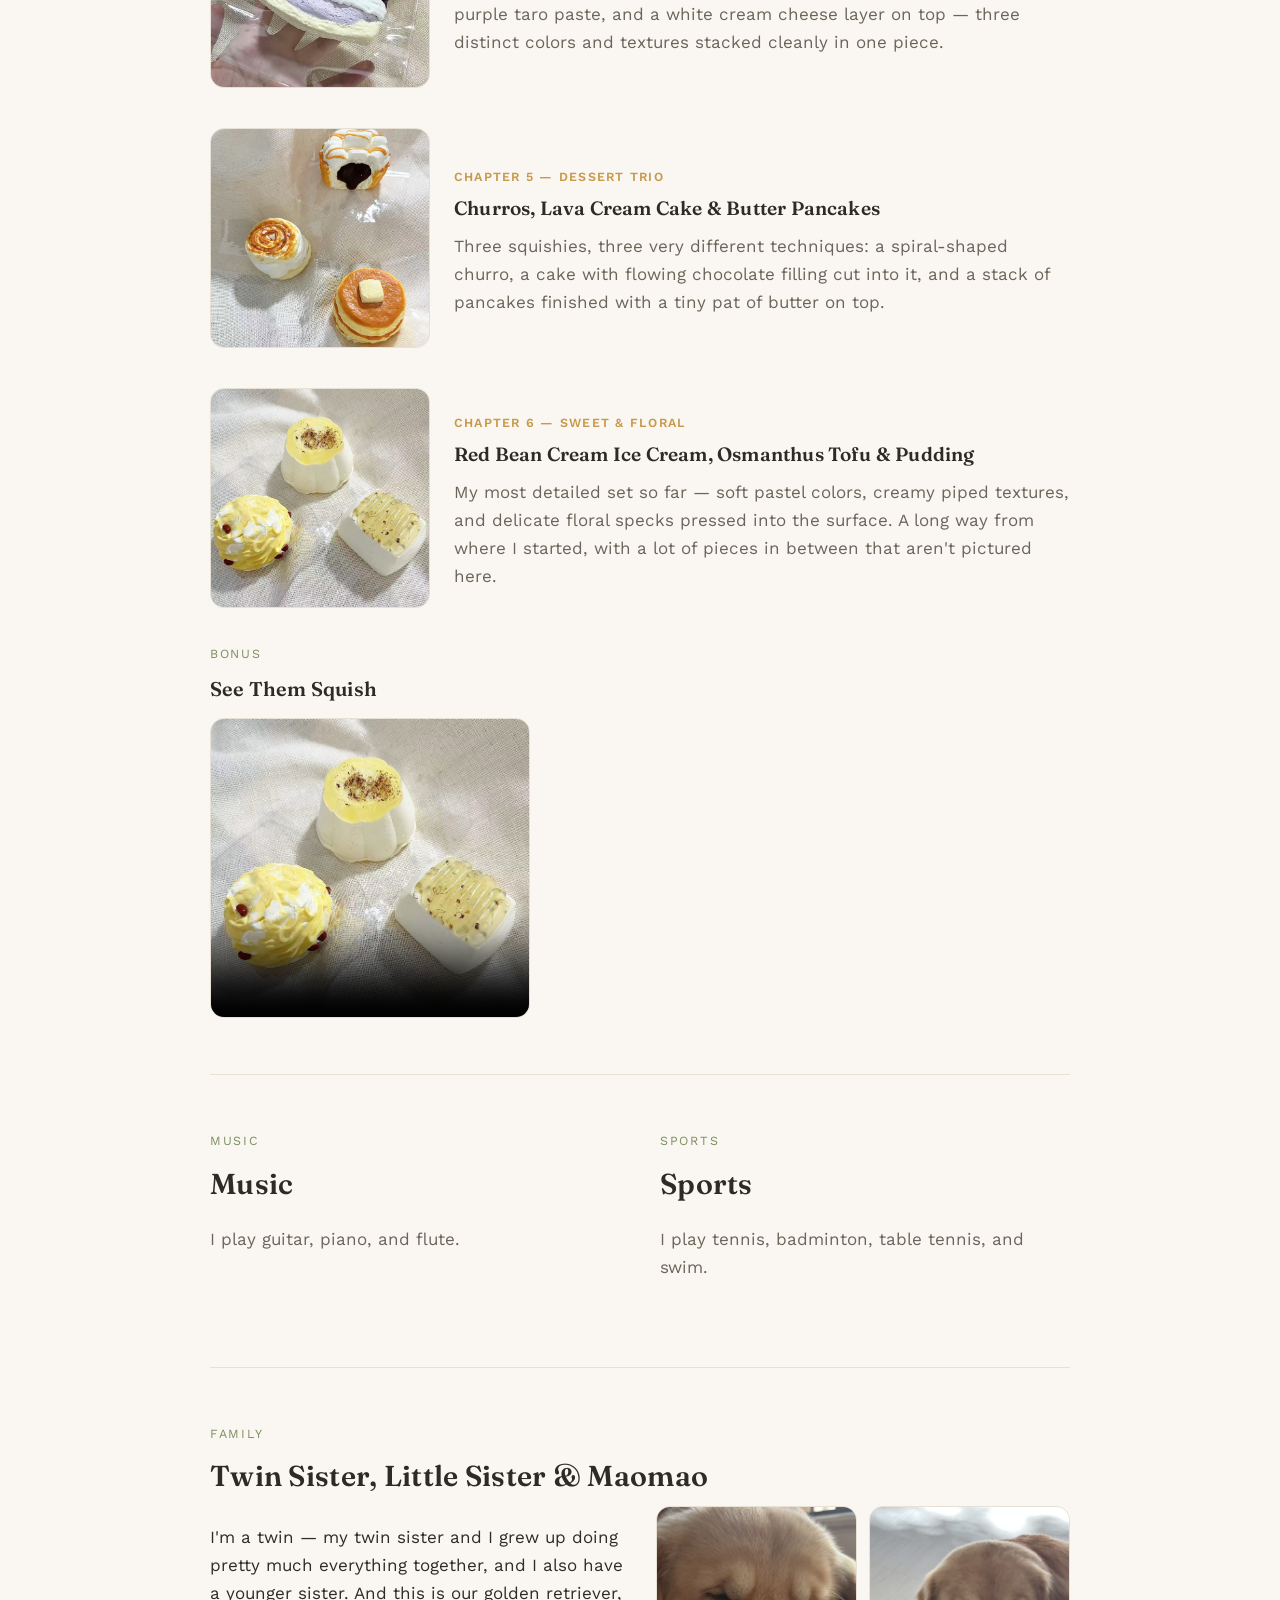
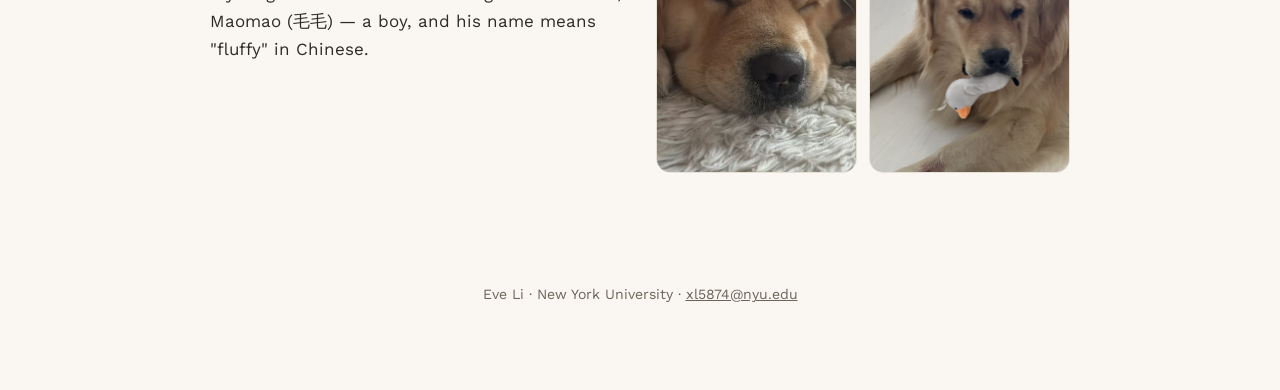
==== commit 61bca344: "Simplify dog description, name Maomao" ====
--- a/interest.html
+++ b/interest.html
@@ -161,20 +161,18 @@
   <!-- ================= FAMILY ================= -->
   <section class="block wrap" id="family">
     <span class="eyebrow">Family</span>
-    <h2>Twin Sister, Little Sister &amp; One Very Good Dog</h2>
+    <h2>Twin Sister, Little Sister &amp; Maomao</h2>
     <div class="family-wrap">
       <div class="family-text">
         <p>
           I'm a twin — my twin sister and I grew up doing pretty much everything together,
-          and I also have a younger sister who keeps the household outnumbered three sisters
-          to our parents. And then there's the newest, loudest member of the family: a
-          golden retriever puppy who has opinions about every nap spot in the house and has
-          never met a stuffed goose he didn't like.
+          and I also have a younger sister. And this is our golden retriever, Maomao
+          (毛毛) — a boy, and his name means "fluffy" in Chinese.
         </p>
       </div>
       <div class="dog-gallery">
-        <div class="media"><img src="assets/dog/sleepy.jpg" alt="My golden retriever puppy asleep" loading="lazy"></div>
-        <div class="media"><img src="assets/dog/goose-toy.jpg" alt="My golden retriever puppy holding a stuffed goose toy" loading="lazy"></div>
+        <div class="media"><img src="assets/dog/sleepy.jpg" alt="Maomao, our golden retriever, asleep" loading="lazy"></div>
+        <div class="media"><img src="assets/dog/goose-toy.jpg" alt="Maomao, our golden retriever, holding a stuffed goose toy" loading="lazy"></div>
       </div>
     </div>
   </section>
